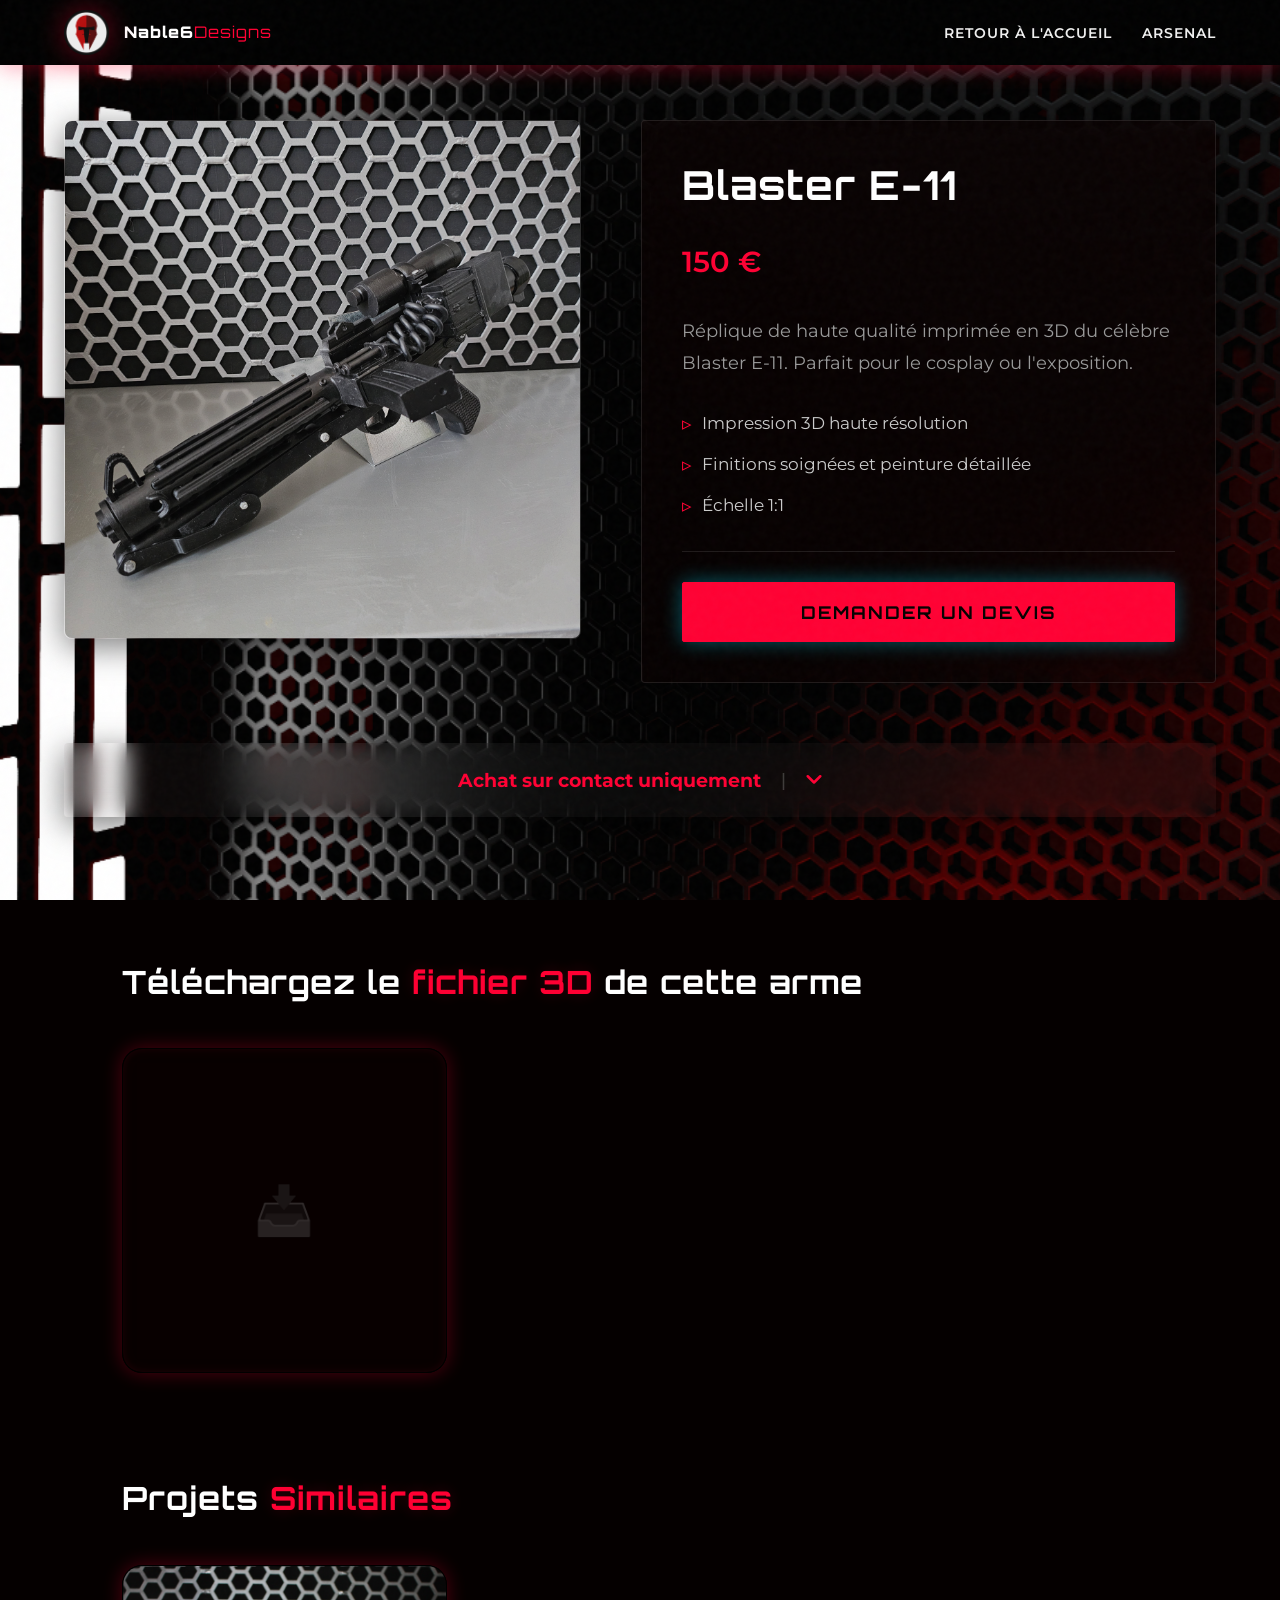
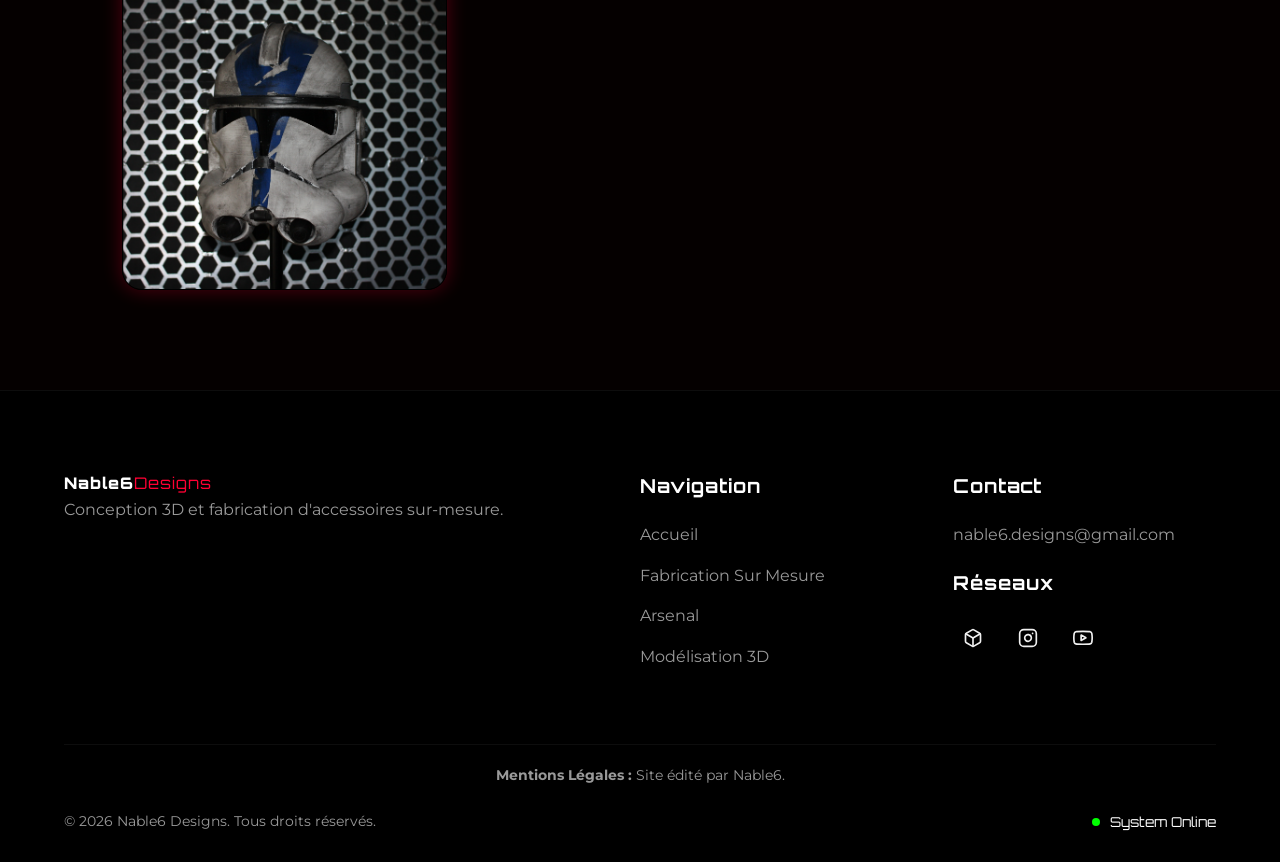
==== blaster.html @ b5d1fcd6 "Version portfolio cosplay" ====
<!DOCTYPE html>
<html lang="fr">

<head>
    <meta charset="UTF-8">
    <meta name="viewport" content="width=device-width, initial-scale=1.0">
    <link rel="icon" type="image/png" href="assets/logo_Nable6.png">
    <title>Blaster E-11 | Nable6 Designs</title>
    <!-- Google Fonts -->
    <link rel="preconnect" href="https://fonts.googleapis.com">
    <link rel="preconnect" href="https://fonts.gstatic.com" crossorigin>
    <link href="https://fonts.googleapis.com/css2?family=Montserrat:wght@300;400;600;800&family=Orbitron:wght@400;700;900&display=swap" rel="stylesheet">
    <link rel="stylesheet" href="style.css?v=15">
    <style>
        .product-container {
            max-width: 1400px;
            margin: 0 auto;
            padding: 150px 5% 40px;
            display: grid;
            grid-template-columns: 0.9fr 1fr;
            gap: 60px;
            align-items: stretch;
        }

        .product-gallery {
            display: flex;
            flex-direction: column;
            gap: 20px;
        }

        .main-image-container {
            width: 100%;
            border-radius: 8px;
            overflow: hidden;
            background: rgba(255, 255, 255, 0.05);
            border: 1px solid rgba(255, 255, 255, 0.1);
            position: relative;
            padding-bottom: 100%; /* Square aspect ratio */
        }

        .main-image-container img {
            position: absolute;
            top: 0;
            left: 0;
            width: 100%;
            height: 100%;
            object-fit: cover;
            transition: transform 0.3s ease;
        }

        .thumbnails-container {
            display: flex;
            gap: 15px;
            overflow-x: auto;
            padding-bottom: 10px;
        }

        .thumbnail {
            width: 80px;
            height: 80px;
            border-radius: 4px;
            overflow: hidden;
            cursor: pointer;
            border: 2px solid transparent;
            transition: var(--transition-smooth);
            background: rgba(255, 255, 255, 0.05);
            flex-shrink: 0;
        }

        .thumbnail img {
            width: 100%;
            height: 100%;
            object-fit: cover;
        }

        .thumbnail.active, .thumbnail:hover {
            border-color: var(--accent-blue);
        }

        .product-info {
            display: flex;
            flex-direction: column;
            gap: 30px;
            height: 100%;
        }

        .product-title {
            font-family: 'Orbitron', sans-serif;
            font-size: 2.5rem;
            color: #fff;
            margin: 0;
        }

        .product-price {
            font-size: 1.8rem;
            color: var(--accent-blue);
            font-weight: 600;
            margin: 0;
        }

        .product-description {
            color: #ccc;
            font-size: 1.1rem;
            line-height: 1.8;
        }

        .product-features {
            list-style: none;
            padding: 0;
            margin: 0;
            color: #ccc;
            font-size: 1.05rem;
            display: flex;
            flex-direction: column;
            gap: 10px;
        }

        .product-features li {
            display: flex;
            align-items: center;
            gap: 10px;
        }

        .product-features li::before {
            content: '▹';
            color: var(--accent-blue);
            font-size: 1.2rem;
        }

        .accordion-content {
            max-height: 0;
            overflow: hidden;
            transition: max-height 0.4s ease-out, opacity 0.3s ease-out, margin 0.3s ease-out;
            opacity: 0;
        }

        .accordion-content.open {
            max-height: 600px;
            opacity: 1;
            margin-top: 10px;
        }

        .accordion-btn svg {
            transition: transform 0.3s ease;
        }

        .accordion-btn.open svg {
            transform: rotate(180deg);
        }

        @media (max-width: 900px) {
            .product-container {
                grid-template-columns: 1fr;
            }
        }
    </style>
</head>

<body>
    <div id="noise-overlay"></div>
    <div id="cursor-glow"></div>

    <nav class="navbar">
        <a href="index.html#home" class="nav-left" style="display: flex; align-items: center; gap: 15px; text-decoration: none;">
            <img src="assets/logo_Nable6.png" alt="Nable6 Logo"
                style="height: 45px; filter: drop-shadow(0 0 15px rgba(255, 0, 51, 0.4)); transition: var(--transition-smooth);">
            <div class="logo">
                <span class="logo-bold">Nable6</span><span class="logo-light">Designs</span>
            </div>
        </a>
        
        <div class="mobile-menu-btn">
            <span></span>
            <span></span>
            <span></span>
        </div>

        <div class="nav-right">
            <ul class="nav-links">
                <li><a href="index.html#home">Retour à l'Accueil</a></li>
                <li><a href="index.html#expertise">Arsenal</a></li>
            </ul>
        </div>
    </nav>

    <main>
        <section class="product-container">
            <!-- Left Column: Gallery -->
            <div class="product-gallery">
                <div class="main-image-container glass-card style-2">
                    <img id="main-product-image" src="assets/20260419_161435.jpg" alt="Blaster E-11" style="filter: brightness(0.85);">
                </div>
            </div>

            <!-- Right Column: Product Details -->
            <div class="product-info glass-card" style="padding: 40px;">
                <h1 class="product-title" style="line-height: 1.2;">
                    <span style="color: #fff;">Blaster E-11</span>
                </h1>
                <p class="product-price">150 €</p>
                
                <div class="product-description">
                    <p>Réplique de haute qualité imprimée en 3D du célèbre Blaster E-11. Parfait pour le cosplay ou l'exposition.</p>
                </div>

                <ul class="product-features">
                    <li>Impression 3D haute résolution</li>
                    <li>Finitions soignées et peinture détaillée</li>
                    <li>Échelle 1:1</li>
                </ul>

                <div style="margin-top: auto; border-top: 1px solid rgba(255,255,255,0.1); padding-top: 30px;">
                    <a href="projet.html?sujet=Blaster+E-11" class="btn-primary" style="display: block; text-align: center; font-size: 1.1rem; padding: 15px;">Demander un devis</a>
                </div>
            </div>

            <!-- Full Width Row: Customization details -->
            <div style="grid-column: 1 / -1;">
                <button class="accordion-btn glass-card style-2" id="custom-accordion-btn" style="width: 100%; padding: 25px 40px; display: flex; justify-content: center; align-items: center; gap: 20px; border: none; cursor: pointer; background: rgba(255, 255, 255, 0.03);">
                    <span style="color: var(--accent-blue); font-size: 1.2rem; font-family: 'Montserrat', sans-serif;"><strong>Achat sur contact uniquement</strong></span>
                    <span style="color: rgba(255,255,255,0.2); font-size: 1.2rem;">|</span>
                    <svg width="16" height="10" viewBox="0 0 12 8" fill="none" xmlns="http://www.w3.org/2000/svg" style="color: var(--accent-blue); flex-shrink: 0;">
                        <path d="M1 1L6 6L11 1" stroke="currentColor" stroke-width="2" stroke-linecap="round" stroke-linejoin="round"/>
                    </svg>
                </button>

                <div class="accordion-content glass-card" id="custom-accordion-content" style="padding: 0 40px; border: none; background: rgba(0, 0, 0, 0.2);">
                    <div style="padding: 30px 0; color: #ccc; font-size: 1.05rem; line-height: 1.6;">
                        <p style="margin-bottom: 20px; font-size: 0.95rem;">Il n'est pas possible d'acheter directement sur le site. Pour acquérir cette création, veuillez utiliser le bouton de devis ci-dessus pour discuter de votre projet.</p>
                        
                        <p style="margin-bottom: 15px;"><strong>Création artisanale & Unique</strong><br>
                        Toutes mes pièces sont finies et peintes à la main dans mon atelier. Chaque pièce est donc une création unique et peut présenter de légères différences par rapport aux photos présentées.</p>

                        <p><strong>Personnalisation sur mesure</strong><br>
                        Vous souhaitez une pièce à votre image ? Tout est modifiable sur demande ! N'hésitez pas à me préciser si vous désirez :</p>
                        <ul style="margin-top: 5px; padding-left: 20px; margin-bottom: 0;">
                            <li>Des couleurs ou motifs personnalisés.</li>
                            <li>Une finition spécifique (sortie d'usine, usé par les combats, abîmé, mat...).</li>
                            <li>L'ajout d'accessoires.</li>
                        </ul>
                    </div>
                </div>
            </div>
        </section>

        <!-- Fichier 3D Section -->
        <section class="expertise-section" style="padding-top: 20px; padding-bottom: 50px;">
            <div class="section-header" style="text-align: left; margin-bottom: 40px; max-width: 1400px; margin-left: auto; margin-right: auto; padding: 0 5%;">
                <h3 style="font-size: 2rem; color: #fff; font-family: 'Orbitron', sans-serif;">Téléchargez le <span class="text-accent">fichier 3D</span> de cette arme</h3>
            </div>

            <div class="gallery-grid" style="max-width: 1400px; margin: 0 auto; padding: 0 5%;">
                <!-- Fichier 3D -->
                <a href="#" class="gallery-item glass-card style-2" style="text-decoration: none;">
                    <div class="gallery-bg"><span class="placeholder-icon">📥</span></div>
                    <div class="gallery-overlay">
                        <div class="gallery-title">Fichier STL - Blaster E-11</div>
                        <div class="gallery-price">Lien à venir</div>
                    </div>
                </a>
            </div>
        </section>

        <!-- Projets Similaires Section -->
        <section class="expertise-section" style="padding-top: 50px; padding-bottom: 100px;">
            <div class="section-header" style="text-align: left; margin-bottom: 40px; max-width: 1400px; margin-left: auto; margin-right: auto; padding: 0 5%;">
                <h3 style="font-size: 2rem; color: #fff; font-family: 'Orbitron', sans-serif;">Projets <span class="text-accent">Similaires</span></h3>
            </div>

            <div class="gallery-grid" style="max-width: 1400px; margin: 0 auto; padding: 0 5%;">
                <!-- Exemple d'article -->
                <a href="produit.html" class="gallery-item glass-card style-2" style="text-decoration: none;">
                    <div class="gallery-bg" style="background-image: url('assets/IMG_5322.JPG');"></div>
                    <div class="gallery-overlay">
                        <div class="gallery-title">Casque Clone 501st</div>
                        <div class="gallery-price">250 €</div>
                    </div>
                </a>
            </div>
        </section>
    </main>

    <footer>
        <div class="footer-content">
            <div class="footer-brand">
                <div class="logo">
                    <span class="logo-bold">Nable6</span><span class="logo-light">Designs</span>
                </div>
                <p>Conception 3D et fabrication d'accessoires sur-mesure.</p>
            </div>
            <div class="footer-links">
                <h4>Navigation</h4>
                <a href="index.html#home">Accueil</a>
                <a href="index.html#custom-project">Fabrication Sur Mesure</a>
                <a href="index.html#expertise">Arsenal</a>
                <a href="index.html#portfolio">Modélisation 3D</a>
            </div>
            <div class="footer-contact" id="contact">
                <h4>Contact</h4>
                <p>nable6.designs@gmail.com</p>
                <h4 style="margin-top: 20px;">Réseaux</h4>
                <div class="social-links">
                    <a href="https://cults3d.com/@Nable6" target="_blank" title="Cults3D"><svg xmlns="http://www.w3.org/2000/svg" width="20" height="20" viewBox="0 0 24 24" fill="none" stroke="currentColor" stroke-width="2" stroke-linecap="round" stroke-linejoin="round"><path d="M21 16V8a2 2 0 0 0-1-1.73l-7-4a2 2 0 0 0-2 0l-7 4A2 2 0 0 0 3 8v8a2 2 0 0 0 1 1.73l7 4a2 2 0 0 0 2 0l7-4A2 2 0 0 0 21 16z"></path><polyline points="3.27 6.96 12 12.01 20.73 6.96"></polyline><line x1="12" y1="22.08" x2="12" y2="12"></line></svg></a>
                    <a href="https://www.instagram.com/nable6_designs/" target="_blank" title="Instagram"><svg xmlns="http://www.w3.org/2000/svg" width="20" height="20" viewBox="0 0 24 24" fill="none" stroke="currentColor" stroke-width="2" stroke-linecap="round" stroke-linejoin="round"><rect x="2" y="2" width="20" height="20" rx="5" ry="5"></rect><path d="M16 11.37A4 4 0 1 1 12.63 8 4 4 0 0 1 16 11.37z"></path><line x1="17.5" y1="6.5" x2="17.51" y2="6.5"></line></svg></a>
                    <a href="https://www.youtube.com/@nable6designer107" target="_blank" title="YouTube"><svg xmlns="http://www.w3.org/2000/svg" width="20" height="20" viewBox="0 0 24 24" fill="none" stroke="currentColor" stroke-width="2" stroke-linecap="round" stroke-linejoin="round"><path d="M22.54 6.42a2.78 2.78 0 0 0-1.94-2C18.88 4 12 4 12 4s-6.88 0-8.6.46a2.78 2.78 0 0 0-1.94 2A29 29 0 0 0 1 11.75a29 29 0 0 0 .46 5.33 2.78 2.78 0 0 0 1.94 2c1.72.46 8.6.46 8.6.46s6.88 0 8.6-.46a2.78 2.78 0 0 0 1.94-2 29 29 0 0 0 .46-5.33 29 29 0 0 0-.46-5.33z"></path><polygon points="9.75 15.02 15.5 11.75 9.75 8.48 9.75 15.02"></polygon></svg></a>
                </div>
            </div>
        </div>
        <div class="footer-bottom" style="flex-direction: column; gap: 15px; align-items: center; text-align: center;">
            <div class="legal-mentions" style="font-size: 0.85rem; color: #888; max-width: 800px; line-height: 1.5;">
                <p style="margin-bottom: 0;"><strong>Mentions Légales :</strong> Site édité par Nable6.</p>
            </div>
            <div style="display: flex; justify-content: space-between; width: 100%; align-items: center; margin-top: 10px; flex-wrap: wrap; gap: 15px;">
                <p style="margin: 0;">&copy; 2026 Nable6 Designs. Tous droits réservés.</p>
                <div class="sys-status">
                    <span class="status-dot"></span> System Online
                </div>
            </div>
        </div>
    </footer>

    <script src="main.js"></script>
    <script>
        document.addEventListener('DOMContentLoaded', () => {
            // Accordion Logic
            const accordionBtn = document.getElementById('custom-accordion-btn');
            const accordionContent = document.getElementById('custom-accordion-content');
            
            if (accordionBtn && accordionContent) {
                accordionBtn.addEventListener('click', () => {
                    accordionBtn.classList.toggle('open');
                    accordionContent.classList.toggle('open');
                });
            }
        });
    </script>
</body>

</html>
---- style.css ----
:root {
    --bg-color: #050000;
    --bg-color-light: #0d0101;
    --text-color: #f0f0f0;
    --text-muted: #999999;
    --accent-blue: #ff0033; /* Red accent */
    --accent-blue-dim: rgba(255, 0, 51, 0.2);
    --accent-cyan: #ffffff; /* White accent */
    --glass-bg: rgba(10, 0, 0, 0.6);
    --glass-border: rgba(255, 255, 255, 0.1);
    
    --font-heading: 'Orbitron', sans-serif;
    --font-body: 'Montserrat', sans-serif;
    
    --transition-fast: 0.2s ease;
    --transition-smooth: 0.4s cubic-bezier(0.16, 1, 0.3, 1);
}

* {
    margin: 0;
    padding: 0;
    box-sizing: border-box;
}

html {
    scroll-behavior: smooth;
    background-color: var(--bg-color);
    color: var(--text-color);
    font-family: var(--font-body);
    font-size: 16px;
    line-height: 1.6;
    overflow-x: hidden;
}

body {
    position: relative;
    min-height: 100vh;
    background-image: url('assets/hex_bg.png');
    background-attachment: fixed;
    background-size: cover;
    background-position: center;
}

/* Typography */
h1, h2, h3, h4, .logo {
    font-family: var(--font-heading);
    letter-spacing: 1px;
}

h1 { font-size: 5rem; line-height: 1.1; margin-bottom: 1rem; color: #fff; }
h2 { font-size: 3rem; color: #fff; margin-bottom: 1rem; }
h3 { font-size: 1.5rem; color: #fff; margin-bottom: 1rem; }
h4 { font-size: 1.2rem; margin-bottom: 0.5rem; }

p { color: var(--text-muted); }

.text-accent {
    color: var(--accent-blue);
    text-shadow: 0 0 15px var(--accent-blue-dim);
}

/* UI Elements */
.glass-panel, .glass-card {
    background: var(--glass-bg);
    backdrop-filter: blur(12px);
    -webkit-backdrop-filter: blur(12px);
    border: 1px solid var(--glass-border);
    border-radius: 4px; /* Industrial sharp edges */
    box-shadow: 0 8px 32px rgba(0,0,0,0.5);
}

/* Background Effects */
#noise-overlay {
    position: fixed;
    top: 0; left: 0; width: 100%; height: 100%;
    pointer-events: none;
    z-index: 1000;
    opacity: 0.03;
    background: url('data:image/svg+xml;utf8,<svg viewBox="0 0 200 200" xmlns="http://www.w3.org/2000/svg"><filter id="noiseFilter"><feTurbulence type="fractalNoise" baseFrequency="0.65" numOctaves="3" stitchTiles="stitch"/></filter><rect width="100%" height="100%" filter="url(%23noiseFilter)"/></svg>');
}

#cursor-glow {
    position: fixed;
    width: 400px;
    height: 400px;
    background: radial-gradient(circle, var(--accent-blue-dim) 0%, rgba(0,0,0,0) 70%);
    border-radius: 50%;
    transform: translate(-50%, -50%);
    pointer-events: none;
    z-index: 0;
    transition: opacity 0.3s;
    opacity: 0;
}

/* Buttons */
a { text-decoration: none; color: inherit; }

.btn-primary, .btn-secondary, .btn-outline {
    display: inline-block;
    padding: 12px 28px;
    font-family: var(--font-heading);
    font-weight: 700;
    font-size: 0.9rem;
    text-transform: uppercase;
    letter-spacing: 2px;
    cursor: pointer;
    transition: var(--transition-smooth);
    border-radius: 2px;
    position: relative;
    overflow: hidden;
}

.btn-primary {
    background: var(--accent-blue);
    color: var(--bg-color);
    border: 1px solid var(--accent-blue);
    box-shadow: 0 0 20px rgba(0, 224, 255, 0.4);
}

.btn-primary:hover {
    background: #fff;
    box-shadow: 0 0 30px rgba(0, 224, 255, 0.8);
    transform: translateY(-2px);
}

.btn-secondary {
    background: transparent;
    color: #fff;
    border: 1px solid rgba(255, 255, 255, 0.2);
}

.btn-secondary:hover {
    border-color: #fff;
    background: rgba(255, 255, 255, 0.05);
}

.btn-outline {
    border: 1px solid var(--accent-blue);
    color: var(--accent-blue);
}

.btn-outline:hover {
    background: var(--accent-blue-dim);
}

/* Navbar */
.navbar {
    position: fixed;
    top: 0; left: 0; width: 100%;
    padding: 10px 5%;
    display: flex;
    justify-content: space-between;
    align-items: center;
    z-index: 100;
    transition: var(--transition-smooth);
    background: #000;
    backdrop-filter: none;
    box-shadow: 0 4px 20px rgba(255, 0, 51, 0.3);
}

.nav-left, .nav-right {
    flex: 1;
    display: flex;
    align-items: center;
}

.nav-left {
    justify-content: flex-start;
}

.nav-right {
    justify-content: flex-end;
    gap: 30px;
}

.nav-center {
    display: flex;
    justify-content: center;
    align-items: center;
    flex: 0 0 auto;
}

.center-logo {
    height: 45px;
    width: auto;
    filter: drop-shadow(0 0 15px rgba(255, 0, 51, 0.4));
    transition: var(--transition-smooth);
}

.navbar.scrolled .center-logo {
    height: 45px;
}

.navbar.scrolled {
    background: #000;
    backdrop-filter: none;
    border-bottom: none;
    padding: 10px 5%;
    box-shadow: 0 4px 20px rgba(255, 0, 51, 0.5); /* Slightly stronger shadow when scrolled */
}

.logo-bold { font-weight: 900; color: #fff; }
.logo-light { font-weight: 400; color: var(--accent-blue); }

.nav-links {
    list-style: none;
    display: flex;
    gap: 30px;
}

.nav-links a {
    font-size: 0.85rem;
    font-weight: 600;
    text-transform: uppercase;
    letter-spacing: 1px;
    position: relative;
    color: var(--text-color);
    transition: var(--transition-fast);
}

.nav-links a:hover {
    color: var(--accent-blue);
}

.nav-links a::after {
    content: '';
    position: absolute;
    bottom: -5px;
    left: 0;
    width: 0;
    height: 1px;
    background: var(--accent-blue);
    transition: var(--transition-fast);
}

.nav-links a:hover::after { width: 100%; }


/* Mobile Menu Button */
.mobile-menu-btn {
    display: none;
    cursor: pointer;
    flex-direction: column;
    gap: 5px;
    z-index: 1000;
}

.mobile-menu-btn span {
    display: block;
    width: 25px;
    height: 2px;
    background-color: var(--accent-blue);
    transition: var(--transition-smooth);
}

@media (max-width: 900px) {
    .mobile-menu-btn {
        display: flex;
    }

    .nav-right {
        position: fixed;
        top: 0;
        right: -100%;
        width: 100%;
        height: 100vh;
        background: rgba(5, 0, 0, 0.98);
        backdrop-filter: blur(15px);
        flex-direction: column;
        justify-content: center;
        align-items: center;
        transition: var(--transition-smooth);
        gap: 40px;
    }

    .nav-right.active {
        right: 0;
    }

    .nav-links {
        flex-direction: column;
        align-items: center;
        gap: 40px;
    }

    .nav-links a {
        font-size: 1.2rem;
    }

    /* Hamburger to X animation */
    .mobile-menu-btn.active span:nth-child(1) {
        transform: translateY(7px) rotate(45deg);
    }
    .mobile-menu-btn.active span:nth-child(2) {
        opacity: 0;
    }
    .mobile-menu-btn.active span:nth-child(3) {
        transform: translateY(-7px) rotate(-45deg);
    }
}

/* Hero */
.hero {
    height: 25vh;
    display: flex;
    align-items: center;
    padding: 0 5%;
    position: relative;
}

.hero-overlay {
    position: absolute;
    top: 0; left: 0; width: 100%; height: 100%;
    background: linear-gradient(90deg, var(--bg-color) 0%, rgba(5,0,0,0.8) 40%, transparent 100%);
    z-index: -1;
}

.hero-content {
    max-width: 950px;
    padding: 3rem;
    z-index: 10;
    margin: 0 auto;
    text-align: center;
    border-bottom: 3px solid var(--accent-blue);
    background: var(--glass-bg);
    backdrop-filter: blur(12px);
    border-radius: 4px;
    box-shadow: 0 15px 50px rgba(0,0,0,0.8);
}

.hero-badge {
    color: var(--accent-blue);
    font-size: 0.8rem;
    font-family: var(--font-heading);
    letter-spacing: 3px;
    margin-bottom: 1.5rem;
    display: inline-block;
    padding: 5px 10px;
    border: 1px solid var(--accent-blue-dim);
    background: rgba(0, 224, 255, 0.05);
}

.hero-actions {
    margin-top: 3rem;
    display: flex;
    justify-content: center;
    flex-wrap: nowrap;
    gap: 15px;
}

/* Scroll indicator */
.scroll-indicator {
    position: absolute;
    bottom: 40px;
    left: 50%;
    transform: translateX(-50%);
    opacity: 0.6;
}

.mouse {
    width: 26px;
    height: 42px;
    border: 2px solid #fff;
    border-radius: 13px;
    position: relative;
}

.wheel {
    width: 4px;
    height: 8px;
    background: var(--accent-blue);
    border-radius: 2px;
    position: absolute;
    top: 6px;
    left: 50%;
    transform: translateX(-50%);
    animation: scroll 1.5s infinite;
}

@keyframes scroll {
    0% { top: 6px; opacity: 1; }
    100% { top: 22px; opacity: 0; }
}

/* Custom CTA Section */
.custom-cta-section {
    padding: 80px 5%;
    background: transparent;
    position: relative;
    border-bottom: 1px solid rgba(255,255,255,0.05);
}

.cta-container {
    max-width: 1000px;
    margin: 0 auto;
    padding: 60px 40px;
    display: flex;
    flex-direction: column;
    align-items: center;
    text-align: center;
    position: relative;
    overflow: hidden;
    border-top: 1px solid var(--accent-blue-dim);
    box-shadow: 0 20px 50px rgba(0,0,0,0.5), inset 0 0 50px rgba(255, 0, 51, 0.05);
}

.cta-visual {
    position: relative;
    width: 80px;
    height: 80px;
    margin-bottom: 30px;
    display: flex;
    justify-content: center;
    align-items: center;
}

.cta-glow {
    position: absolute;
    inset: 0;
    background: radial-gradient(circle, var(--accent-blue) 0%, transparent 70%);
    opacity: 0.2;
    filter: blur(10px);
    animation: pulse 4s infinite alternate;
}

.cta-icon {
    font-size: 2.5rem;
    position: relative;
    z-index: 2;
    text-shadow: 0 0 15px var(--accent-blue);
}

@keyframes pulse {
    0% { transform: scale(0.8); opacity: 0.1; }
    100% { transform: scale(1.2); opacity: 0.3; }
}

.cta-content h2 {
    font-size: 2.5rem;
    margin-bottom: 20px;
}

.cta-content p {
    font-size: 1.1rem;
    max-width: 700px;
    margin: 0 auto 20px;
    color: #ccc;
    line-height: 1.8;
}

.cta-content .cta-highlight {
    color: #fff;
    font-weight: 600;
    margin-bottom: 40px;
    font-size: 1.2rem;
}

.cta-btn {
    padding: 15px 40px;
    font-size: 1rem;
    box-shadow: 0 0 25px rgba(255, 0, 51, 0.3);
}

.cta-btn:hover {
    box-shadow: 0 0 40px rgba(255, 0, 51, 0.6);
}

/* Specific Service 3D Extended Width & Shape */
#service-3d {
    width: 100vw;
    margin-left: calc(-50vw + 50%);
    padding: 100px 5%; /* Adjusted padding */
    background: rgba(5, 0, 0, 0.95); /* Extremely dark, barely transparent version of var(--bg-color) */
    filter: drop-shadow(0 0 6px rgba(255, 0, 51, 0.5)); /* Fine red shadow for depth */
    scroll-margin-top: 180px; /* OFFSET THE SCROLL POSITION TO PREVENT OVERSCROLLING PAST THE HEADER */
    /* Medium exact match to reference diagram with slightly steeper slopes */
    clip-path: polygon(
        0 100px,
        15vw 100px, 
        25vw 0, /* Increased slope angle by reducing horizontal span from 30vw to 25vw */
        100% 0, 
        100% calc(100% - 100px), 
        85vw calc(100% - 100px), 
        75vw 100%, /* Increased slope angle symmetrically here too */
        0 100%
    );
}

#custom-project {
    width: 100vw;
    margin-left: calc(-50vw + 50%);
    padding: 100px 5%;
    background: transparent;
    scroll-margin-top: 0;
}

.carousel-wrapper {
    position: relative;
    max-width: 1300px;
    margin: 0 auto;
    display: flex;
    align-items: center;
}
.carousel-indicators {
    display: flex;
    justify-content: center;
    gap: 15px;
    margin-top: 20px;
}
.carousel-indicators .dot {
    width: 12px;
    height: 12px;
    border-radius: 50%;
    background-color: var(--glass-border);
    border: none;
    cursor: pointer;
    transition: var(--transition-fast);
}
.carousel-indicators .dot.active {
    background-color: var(--accent-blue);
    box-shadow: 0 0 10px var(--accent-blue);
    transform: scale(1.2);
}
.carousel-btn {
    background: transparent;
    border: none;
    color: var(--accent-blue);
    font-size: 3rem;
    font-family: var(--font-heading);
    cursor: pointer;
    padding: 0 15px;
    transition: var(--transition-fast);
    z-index: 10;
    opacity: 0.7;
}
.carousel-btn:hover {
    color: #fff;
    opacity: 1;
    text-shadow: 0 0 15px var(--accent-blue);
}
@media (max-width: 900px) {
    .carousel-btn {
        display: none; /* Hide arrows on mobile */
    }
}
.carousel-container {
    display: flex;
    overflow-x: auto;
    gap: 30px;
    padding: 20px 5px 40px;
    scroll-snap-type: x mandatory;
    scrollbar-width: none;
    max-width: 1200px;
    margin: 0 auto;
    width: 100%;
}
.carousel-container::-webkit-scrollbar {
    display: none;
}
.carousel-card {
    position: relative;
    min-width: 100%;
    flex-shrink: 0;
    scroll-snap-align: center;
    border-radius: 20px; /* Bords arrondis */
    padding: 40px 30px;
    display: flex;
    flex-direction: column;
    align-items: center;
    justify-content: center;
    min-height: 500px;
    transition: var(--transition-smooth);
    border: 1px solid var(--accent-blue);
    box-shadow: 0 0 20px rgba(255, 0, 51, 0.3), inset 0 0 10px rgba(255, 0, 51, 0.1);
}
.carousel-card:hover {
    transform: translateY(-5px);
    box-shadow: 0 0 35px rgba(255, 0, 51, 0.6), inset 0 0 20px rgba(255, 0, 51, 0.2);
    border-color: #fff;
}

.slide-number {
    position: absolute;
    bottom: 20px;
    right: 30px;
    font-family: var(--font-heading);
    font-size: 3rem;
    font-weight: 900;
    color: var(--accent-blue);
    opacity: 0.15;
    letter-spacing: 2px;
    user-select: none;
    pointer-events: none;
}

/* Lightsaber sweep animation following the exact polygon contour */
/* Top contour (reverse: right to left) */
#service-3d::before {
    content: '';
    position: absolute;
    inset: 0;
    pointer-events: none;
    z-index: 10;
    
    background-image: 
        linear-gradient(#fff, #fff),
        url("data:image/svg+xml,%3Csvg xmlns='http://www.w3.org/2000/svg' preserveAspectRatio='none' viewBox='0 0 100 100'%3E%3Cline x1='0' y1='100' x2='100' y2='0' stroke='white' stroke-width='4' vector-effect='non-scaling-stroke' /%3E%3C/svg%3E"),
        linear-gradient(#fff, #fff);
        
    background-size: 
        15vw 2px,
        10vw 100px,
        75vw 2px;
        
    background-position:
        left 0 top 100px,
        left 15vw top 0,
        left 25vw top 0;
        
    background-repeat: no-repeat;
    
    filter: drop-shadow(0 0 5px var(--accent-blue)) drop-shadow(0 0 10px var(--accent-blue)) drop-shadow(0 0 25px var(--accent-blue));
    
    animation: lightsaber-sweep-reverse 7s cubic-bezier(0.8, 0, 0.2, 1) infinite;
}

/* Bottom contour (normal: left to right) */
#service-3d::after {
    content: '';
    position: absolute;
    inset: 0;
    pointer-events: none;
    z-index: 10;
    
    background-image: 
        linear-gradient(#fff, #fff),
        url("data:image/svg+xml,%3Csvg xmlns='http://www.w3.org/2000/svg' preserveAspectRatio='none' viewBox='0 0 100 100'%3E%3Cline x1='0' y1='100' x2='100' y2='0' stroke='white' stroke-width='4' vector-effect='non-scaling-stroke' /%3E%3C/svg%3E"),
        linear-gradient(#fff, #fff);
        
    background-size: 
        75vw 2px,
        10vw 100px,
        15vw 2px;
        
    background-position:
        left 0 bottom 0,
        left 75vw bottom 0,
        left 85vw bottom 100px;
        
    background-repeat: no-repeat;
    
    filter: drop-shadow(0 0 5px var(--accent-blue)) drop-shadow(0 0 10px var(--accent-blue)) drop-shadow(0 0 25px var(--accent-blue));
    
    animation: lightsaber-sweep 7s cubic-bezier(0.8, 0, 0.2, 1) infinite;
}

@keyframes lightsaber-sweep {
    0% { clip-path: polygon(0 0, 0 0, 0 100%, 0 100%); opacity: 0; }
    5% { clip-path: polygon(0 0, 0 0, 0 100%, 0 100%); opacity: 1; }
    20% { clip-path: polygon(0 0, 100% 0, 100% 100%, 0 100%); opacity: 1; }
    60% { clip-path: polygon(0 0, 100% 0, 100% 100%, 0 100%); opacity: 1; }
    75% { clip-path: polygon(100% 0, 100% 0, 100% 100%, 100% 100%); opacity: 1; }
    80% { clip-path: polygon(100% 0, 100% 0, 100% 100%, 100% 100%); opacity: 0; }
    100% { clip-path: polygon(0 0, 0 0, 0 100%, 0 100%); opacity: 0; }
}

@keyframes lightsaber-sweep-reverse {
    0% { clip-path: polygon(100% 0, 100% 0, 100% 100%, 100% 100%); opacity: 0; }
    5% { clip-path: polygon(100% 0, 100% 0, 100% 100%, 100% 100%); opacity: 1; }
    20% { clip-path: polygon(0 0, 100% 0, 100% 100%, 0 100%); opacity: 1; }
    60% { clip-path: polygon(0 0, 100% 0, 100% 100%, 0 100%); opacity: 1; }
    75% { clip-path: polygon(0 0, 0 0, 0 100%, 0 100%); opacity: 1; }
    80% { clip-path: polygon(0 0, 0 0, 0 100%, 0 100%); opacity: 0; }
    100% { clip-path: polygon(100% 0, 100% 0, 100% 100%, 100% 100%); opacity: 0; }
}

#service-3d .cta-container {
    background: transparent;
    border: none;
    box-shadow: none;
    backdrop-filter: none;
    max-width: 1200px;
    transform: translateX(5vw); /* Shift to the right to visually center within the asymmetric cutouts */
}

#custom-project .cta-container {
    background: transparent;
    border: none;
    box-shadow: none;
    backdrop-filter: none;
    max-width: 1200px;
}

/* Service Layouts */
.reverse-layout, .standard-layout {
    text-align: left;
    gap: 50px;
    align-items: center;
    justify-content: space-between;
}

.reverse-layout {
    flex-direction: row-reverse;
}

.standard-layout {
    flex-direction: row;
}

.reverse-layout .cta-content, .standard-layout .cta-content {
    flex: 1;
}

.reverse-layout .cta-content p, .standard-layout .cta-content p {
    margin: 0 0 20px 0;
}

.service-badge {
    color: var(--accent-blue);
    font-size: 0.8rem;
    font-family: var(--font-heading);
    letter-spacing: 3px;
    margin-bottom: 1rem;
    display: inline-block;
}

.service-features {
    list-style: none;
    margin-bottom: 30px;
}

.service-features li {
    margin-bottom: 10px;
    color: var(--text-muted);
    display: flex;
    align-items: center;
    gap: 10px;
}

.service-features li span {
    color: var(--accent-blue);
    font-weight: bold;
}

/* 3D Wireframe Cube Animation */
.visual-large {
    width: 180px;
    height: 180px;
    flex-shrink: 0;
    perspective: 800px;
    position: relative;
    top: 30px; /* Push the GIF down slightly */
}

.visual-large img,
.visual-large video {
    border: 2px solid var(--accent-blue);
    border-radius: 8px;
    box-shadow: 0 0 20px rgba(255, 0, 51, 0.4), inset 0 0 15px rgba(255, 0, 51, 0.2);
    padding: 10px;
    background: rgba(0, 0, 0, 0.6);
    backdrop-filter: blur(5px);
    transition: var(--transition-smooth);
    /* Crop bottom more aggressively to align with the button */
    height: 75%;
    width: 100%;
    object-fit: cover;
    object-position: top center;
}

.visual-large img:hover,
.visual-large video:hover {
    box-shadow: 0 0 35px rgba(255, 0, 51, 0.7), inset 0 0 20px rgba(255, 0, 51, 0.4);
    transform: scale(1.02);
}

.glow-blue {
    background: radial-gradient(circle, rgba(255, 255, 255, 0.8) 0%, transparent 70%);
}

.cta-wireframe-cube {
    width: 150px;
    height: 150px;
    position: relative;
    transform-style: preserve-3d;
    animation: rotateCube 15s infinite linear;
    z-index: 5;
}

.cube-face {
    position: absolute;
    width: 150px;
    height: 150px;
    border: 2px solid var(--accent-blue);
    background: rgba(255, 0, 51, 0.05); /* very light red tint */
    box-shadow: inset 0 0 20px rgba(255, 0, 51, 0.2);
}

.cube-face.front  { transform: translateZ(75px); }
.cube-face.back   { transform: rotateY(180deg) translateZ(75px); }
.cube-face.right  { transform: rotateY(90deg) translateZ(75px); }
.cube-face.left   { transform: rotateY(-90deg) translateZ(75px); }
.cube-face.top    { transform: rotateX(90deg) translateZ(75px); }
.cube-face.bottom { transform: rotateX(-90deg) translateZ(75px); }

@keyframes rotateCube {
    0% { transform: rotateX(0deg) rotateY(0deg) rotateZ(0deg); }
    100% { transform: rotateX(360deg) rotateY(360deg) rotateZ(360deg); }
}

@media (max-width: 900px) {
    .reverse-layout, .standard-layout {
        flex-direction: column;
        text-align: center;
    }
    .reverse-layout .cta-content p, .standard-layout .cta-content p {
        margin: 0 auto 20px;
    }
    .service-features li {
        justify-content: center;
    }
}

/* Custom Project Spacing */
#custom-project {
    margin-top: 100px;
}

#expertise {
    padding-top: 40px;
    scroll-margin-top: 100px;
}

/* Sections */
section:not(.hero) {
    padding: 120px 5%;
}

.section-header {
    margin-bottom: 60px;
}

.line-deco {
    height: 1px;
    width: 100px;
    background: var(--accent-blue);
    margin-top: 15px;
    position: relative;
}

.line-deco::before {
    content: '';
    position: absolute;
    left: 0;
    top: -2px;
    width: 5px;
    height: 5px;
    background: var(--accent-blue);
}

/* Gallery / Arsenal */
.gallery-grid {
    display: grid;
    grid-template-columns: repeat(3, 1fr);
    gap: 30px;
    max-width: 1200px;
    margin: 0 auto;
}

@media (max-width: 900px) {
    .gallery-grid {
        grid-template-columns: repeat(2, 1fr);
    }
}

@media (max-width: 600px) {
    .gallery-grid {
        grid-template-columns: 1fr;
    }
}

.gallery-item {
    aspect-ratio: 1 / 1;
    display: flex;
    justify-content: center;
    align-items: center;
    border-radius: 20px;
    background: var(--glass-bg);
    border: 1px solid #000;
    box-shadow: 0 0 20px rgba(255, 0, 51, 0.3), inset 0 0 10px rgba(255, 0, 51, 0.1);
    transition: var(--transition-smooth);
    position: relative;
    overflow: hidden;
}

.gallery-bg {
    position: absolute;
    top: 0;
    left: 0;
    width: 100%;
    height: 100%;
    background-size: cover;
    background-position: center;
    display: flex;
    justify-content: center;
    align-items: center;
    transition: height var(--transition-smooth);
    z-index: 0;
}

.gallery-item.style-2:hover .gallery-bg {
    height: calc(100% - 65px);
}

.gallery-item:hover {
    transform: translateY(-5px);
    border-color: #fff;
    box-shadow: 0 0 35px rgba(255, 0, 51, 0.6), inset 0 0 20px rgba(255, 0, 51, 0.2);
}

.placeholder-icon {
    font-size: 3rem;
    opacity: 0.2;
    filter: grayscale(100%);
    transition: var(--transition-smooth);
}

.gallery-item:hover .placeholder-icon {
    opacity: 0.5;
    transform: scale(1.1);
}

.gallery-overlay {
    position: absolute;
    bottom: 0;
    left: 0;
    width: 100%;
    height: 65px;
    background: rgba(0, 0, 0, 0.75);
    backdrop-filter: blur(5px);
    -webkit-backdrop-filter: blur(5px);
    padding: 15px 20px;
    display: flex;
    justify-content: space-between;
    align-items: center;
    border-top: 1px solid rgba(255, 0, 51, 0.2);
    z-index: 1;
}

.gallery-title {
    font-family: var(--font-heading);
    font-size: 1.1rem;
    color: #fff;
    font-weight: 700;
}

.gallery-price {
    font-family: var(--font-heading);
    color: var(--accent-blue);
    font-weight: 900;
    font-size: 1.2rem;
    text-shadow: 0 0 10px rgba(255, 0, 51, 0.5);
}

/* Style 1: Toujours visible */
.gallery-item.style-1 .gallery-overlay {
    opacity: 1;
    transform: translateY(0);
}

/* Style 2: Visible au hover seulement (glisse vers le haut) */
.gallery-item.style-2 .gallery-overlay {
    opacity: 0;
    transform: translateY(100%);
    transition: var(--transition-smooth);
}

.gallery-item.style-2:hover .gallery-overlay {
    opacity: 1;
    transform: translateY(0);
}

/* Expertise */
.cards-container {
    display: grid;
    grid-template-columns: repeat(3, 1fr);
    gap: 30px;
}

.card {
    padding: 40px 30px;
    position: relative;
    overflow: hidden;
    transition: var(--transition-smooth);
    min-height: 350px;
    display: flex;
    flex-direction: column;
}

.card:hover {
    transform: translateY(-10px);
    border-color: var(--accent-blue-dim);
    box-shadow: 0 15px 40px rgba(0,0,0,0.8);
}

/* Card 3 (Nable6 Lab) Unique Shape */
.cards-container .card:nth-child(3) {
    border-radius: 0;
    clip-path: polygon(
        40px 0, 
        100% 0, 
        100% calc(100% - 40px), 
        calc(100% - 40px) 100%, 
        0 100%, 
        0 40px
    );
    background: linear-gradient(135deg, rgba(10, 0, 0, 0.4) 0%, rgba(20, 0, 0, 0.8) 100%);
    box-shadow: inset 0 0 0 1px var(--glass-border);
}

/* Card 3 Tech Accent */
.cards-container .card:nth-child(3)::before {
    content: '';
    position: absolute;
    left: 0;
    top: 30%;
    width: 3px;
    height: 40%;
    background: var(--accent-blue);
    box-shadow: 0 0 15px var(--accent-blue);
    opacity: 0.8;
}

.card-icon {
    font-family: var(--font-heading);
    font-size: 3rem;
    font-weight: 900;
    color: rgba(255,255,255,0.05);
    position: absolute;
    top: 20px;
    right: 20px;
    line-height: 1;
}

.card-tech-lines {
    position: absolute;
    bottom: 0; right: 0;
    width: 100px; height: 100px;
    background: radial-gradient(circle at bottom right, var(--accent-blue-dim), transparent 60%);
    opacity: 0.5;
}

.card-featured {
    padding: 0;
    grid-column: span 1;
}

.card-featured .card-bg {
    position: absolute;
    inset: 0;
    background-size: cover;
    background-position: center;
    transition: var(--transition-smooth);
}

.card-featured:hover .card-bg {
    transform: scale(1.05);
}

.card-overlay {
    position: absolute;
    inset: 0;
    background: linear-gradient(to top, var(--bg-color), rgba(5,0,0,0.2));
    padding: 40px 30px;
    display: flex;
    flex-direction: column;
    justify-content: flex-end;
}

.link-arrow {
    margin-top: 20px;
    color: var(--accent-blue);
    font-family: var(--font-heading);
    font-weight: 700;
    display: inline-flex;
    align-items: center;
    gap: 10px;
    transition: var(--transition-fast);
}

.link-arrow:hover {
    gap: 15px;
}

/* Lab Section */
.lab-section {
    background: var(--bg-color-light);
    position: relative;
}

.lab-container {
    display: grid;
    grid-template-columns: 1fr 1fr;
    gap: 50px;
    align-items: center;
}

.lab-image {
    height: 500px;
    background-size: cover;
    background-position: center;
    position: relative;
    border: 1px solid rgba(255,255,255,0.1);
}

.lab-overlay {
    position: absolute;
    inset: 0;
    background: rgba(0,0,0,0.3);
    overflow: hidden;
}

.scanner-line {
    width: 100%;
    height: 2px;
    background: var(--accent-blue);
    box-shadow: 0 0 10px var(--accent-blue), 0 0 30px var(--accent-blue);
    position: absolute;
    top: 0;
    animation: scan 4s ease-in-out infinite alternate;
}

@keyframes scan {
    0% { top: 0; opacity: 0; }
    10% { opacity: 1; }
    90% { opacity: 1; }
    100% { top: 100%; opacity: 0; }
}

.lab-content {
    padding: 50px;
}

.lab-stats {
    list-style: none;
    display: flex;
    gap: 30px;
    margin-top: 40px;
}

.lab-stats li {
    display: flex;
    flex-direction: column;
}

.stat-value {
    font-size: 3rem;
    font-family: var(--font-heading);
    font-weight: 900;
    color: #fff;
    line-height: 1;
}

.stat-unit {
    color: var(--accent-blue);
    font-size: 1.5rem;
    font-weight: bold;
    font-family: var(--font-heading);
}

.stat-label {
    font-size: 0.8rem;
    text-transform: uppercase;
    letter-spacing: 1px;
    margin-top: 10px;
}

/* Portfolio */
.portfolio-grid {
    display: grid;
    grid-template-columns: repeat(auto-fit, minmax(300px, 1fr));
    gap: 30px;
}

.portfolio-item {
    background: var(--bg-color-light);
    border: 1px solid var(--glass-border);
    border-radius: 4px;
    transition: var(--transition-smooth);
    cursor: pointer;
}

.portfolio-item:hover {
    border-color: var(--accent-blue);
    box-shadow: 0 10px 30px rgba(0, 224, 255, 0.1);
}

.pi-visual {
    height: 250px;
    background: #0a0a0d;
    position: relative;
    overflow: hidden;
    display: flex;
    align-items: center;
    justify-content: center;
    padding: 20px;
}

.pi-wireframe {
    width: 100%;
    height: 100%;
    background-image: 
        linear-gradient(var(--glass-border) 1px, transparent 1px),
        linear-gradient(90deg, var(--glass-border) 1px, transparent 1px);
    background-size: 20px 20px;
    position: absolute;
    inset: 0;
    opacity: 0.5;
}

.pi-visual::before {
    content: '';
    width: 150px;
    height: 150px;
    border: 1px solid var(--accent-blue-dim);
    border-radius: 50%;
    position: absolute;
    box-shadow: inset 0 0 20px var(--accent-blue-dim);
}

.pi-info {
    padding: 25px;
}

.badge {
    font-size: 0.7rem;
    padding: 3px 8px;
    background: rgba(0, 224, 255, 0.1);
    color: var(--accent-blue);
    border-radius: 20px;
    float: right;
}

/* Footer */
footer {
    background: #000;
    padding: 80px 5% 30px;
    border-top: 1px solid rgba(255,255,255,0.05);
}

.footer-content {
    display: grid;
    grid-template-columns: 2fr 1fr 1fr;
    gap: 50px;
    margin-bottom: 60px;
}

.footer-contact h4, .footer-links h4 {
    color: #fff;
    margin-bottom: 20px;
}

.footer-links a {
    display: block;
    color: var(--text-muted);
    margin-bottom: 15px;
    transition: var(--transition-fast);
}

.footer-links a:hover {
    color: var(--accent-blue);
    padding-left: 5px;
}

.social-links {
    display: flex;
    gap: 15px;
    margin-top: 20px;
}

.social-links a {
    width: 40px; height: 40px;
    display: flex;
    align-items: center;
    justify-content: center;
    transition: var(--transition-fast);
}

.social-links a:hover {
    color: var(--accent-blue);
    transform: scale(1.1);
}

.footer-bottom {
    display: flex;
    justify-content: space-between;
    align-items: center;
    padding-top: 20px;
    border-top: 1px solid rgba(255,255,255,0.05);
    font-size: 0.85rem;
}

.sys-status {
    display: flex;
    align-items: center;
    gap: 10px;
    font-family: var(--font-heading);
    color: var(--accent-cyan);
}

.status-dot {
    width: 8px; height: 8px;
    background: #0f0;
    border-radius: 50%;
    animation: blink 2s infinite;
}

@keyframes blink {
    0%, 100% { opacity: 1; }
    50% { opacity: 0.3; }
}

/* Responsive */
@media (max-width: 900px) {
    h1 { font-size: 3rem; }
    .hero-content { padding: 2rem; }
    .cards-container, .lab-container, .footer-content { grid-template-columns: 1fr; }
    .card-featured { height: 400px; }
    .lab-image { height: 300px; }
}

/* Center the new first block vertically */
.new-hero {
    min-height: 100vh;
    display: flex;
    align-items: center;
}
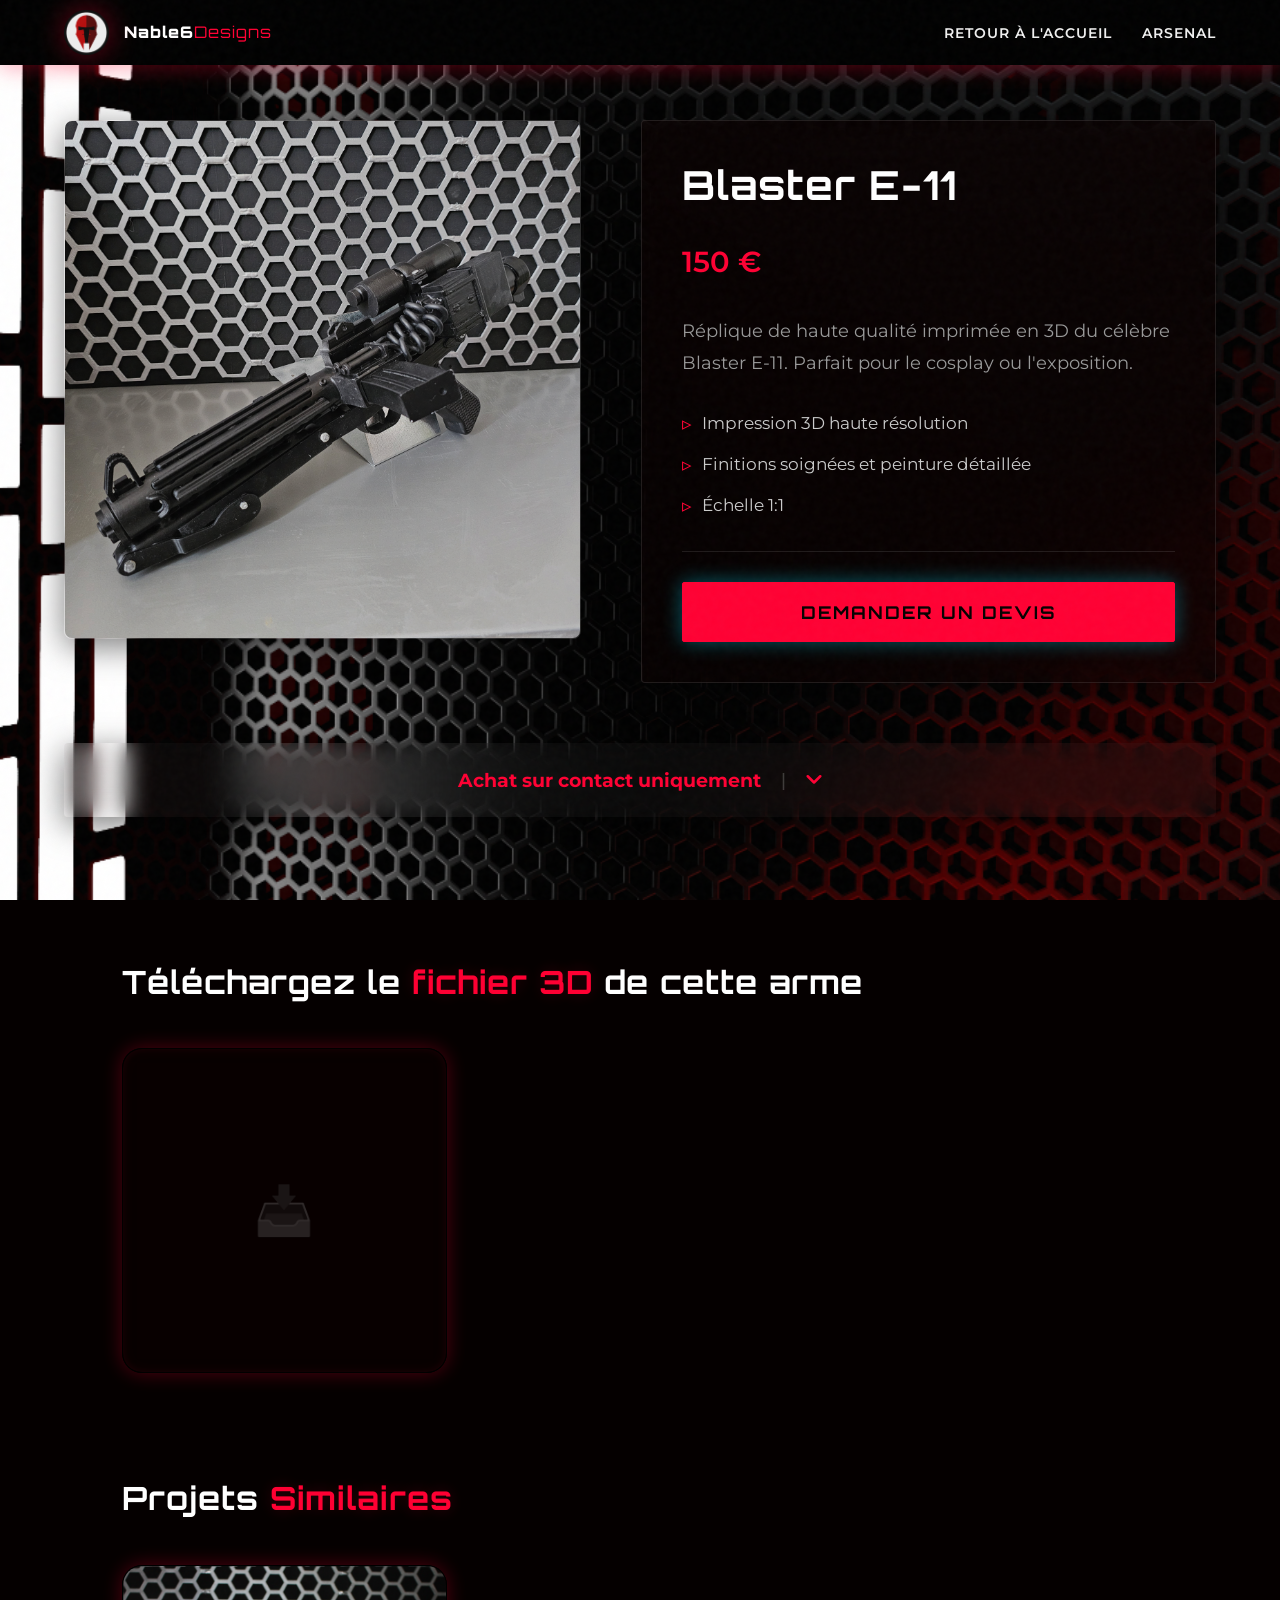
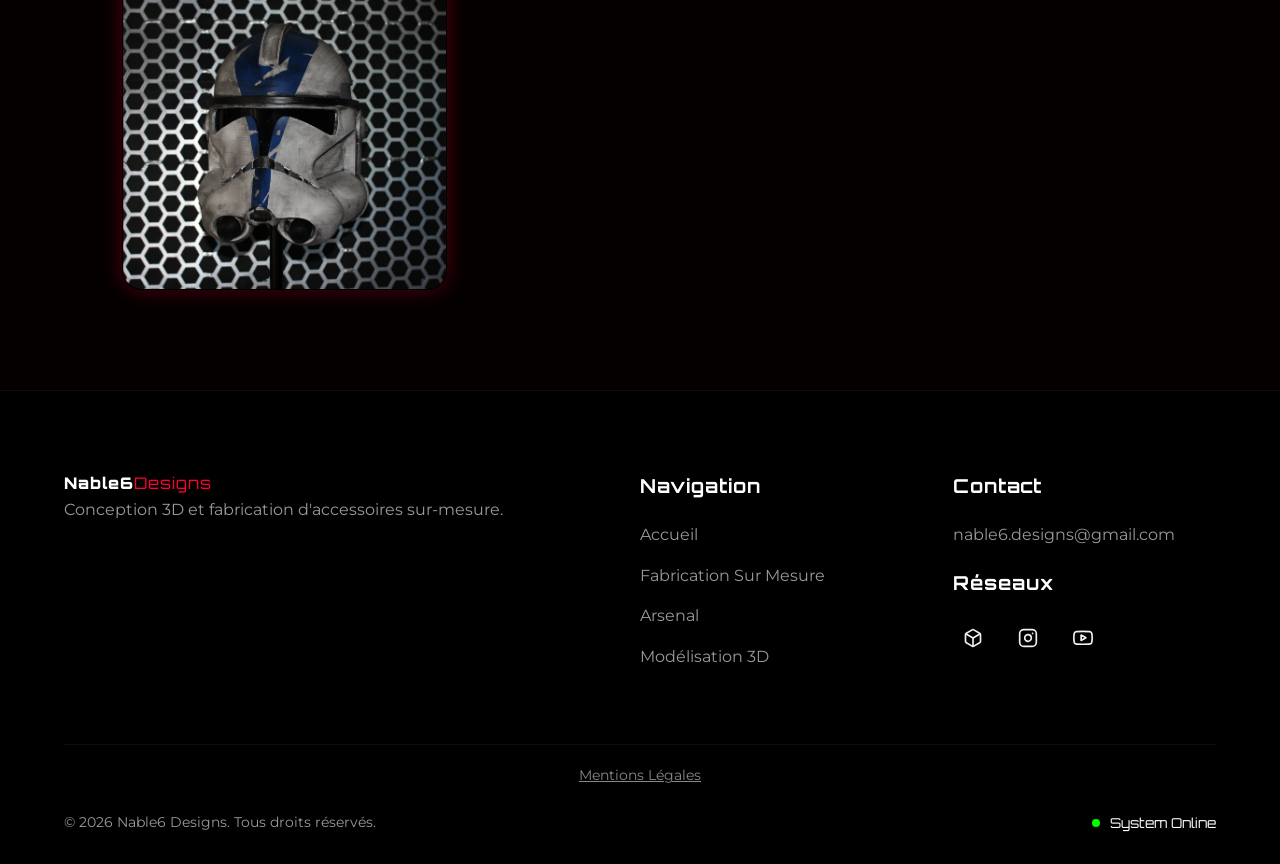
==== commit 2836e0b7: "ajout mentions légales" ====
--- a/blaster.html
+++ b/blaster.html
@@ -307,8 +307,8 @@
             </div>
         </div>
         <div class="footer-bottom" style="flex-direction: column; gap: 15px; align-items: center; text-align: center;">
-            <div class="legal-mentions" style="font-size: 0.85rem; color: #888; max-width: 800px; line-height: 1.5;">
-                <p style="margin-bottom: 0;"><strong>Mentions Légales :</strong> Site édité par Nable6.</p>
+            <div class="legal-mentions" style="font-size: 0.85rem; color: #888;">
+                <a href="mentions-legales.html" style="color: #888; text-decoration: underline;">Mentions Légales</a>
             </div>
             <div style="display: flex; justify-content: space-between; width: 100%; align-items: center; margin-top: 10px; flex-wrap: wrap; gap: 15px;">
                 <p style="margin: 0;">&copy; 2026 Nable6 Designs. Tous droits réservés.</p>
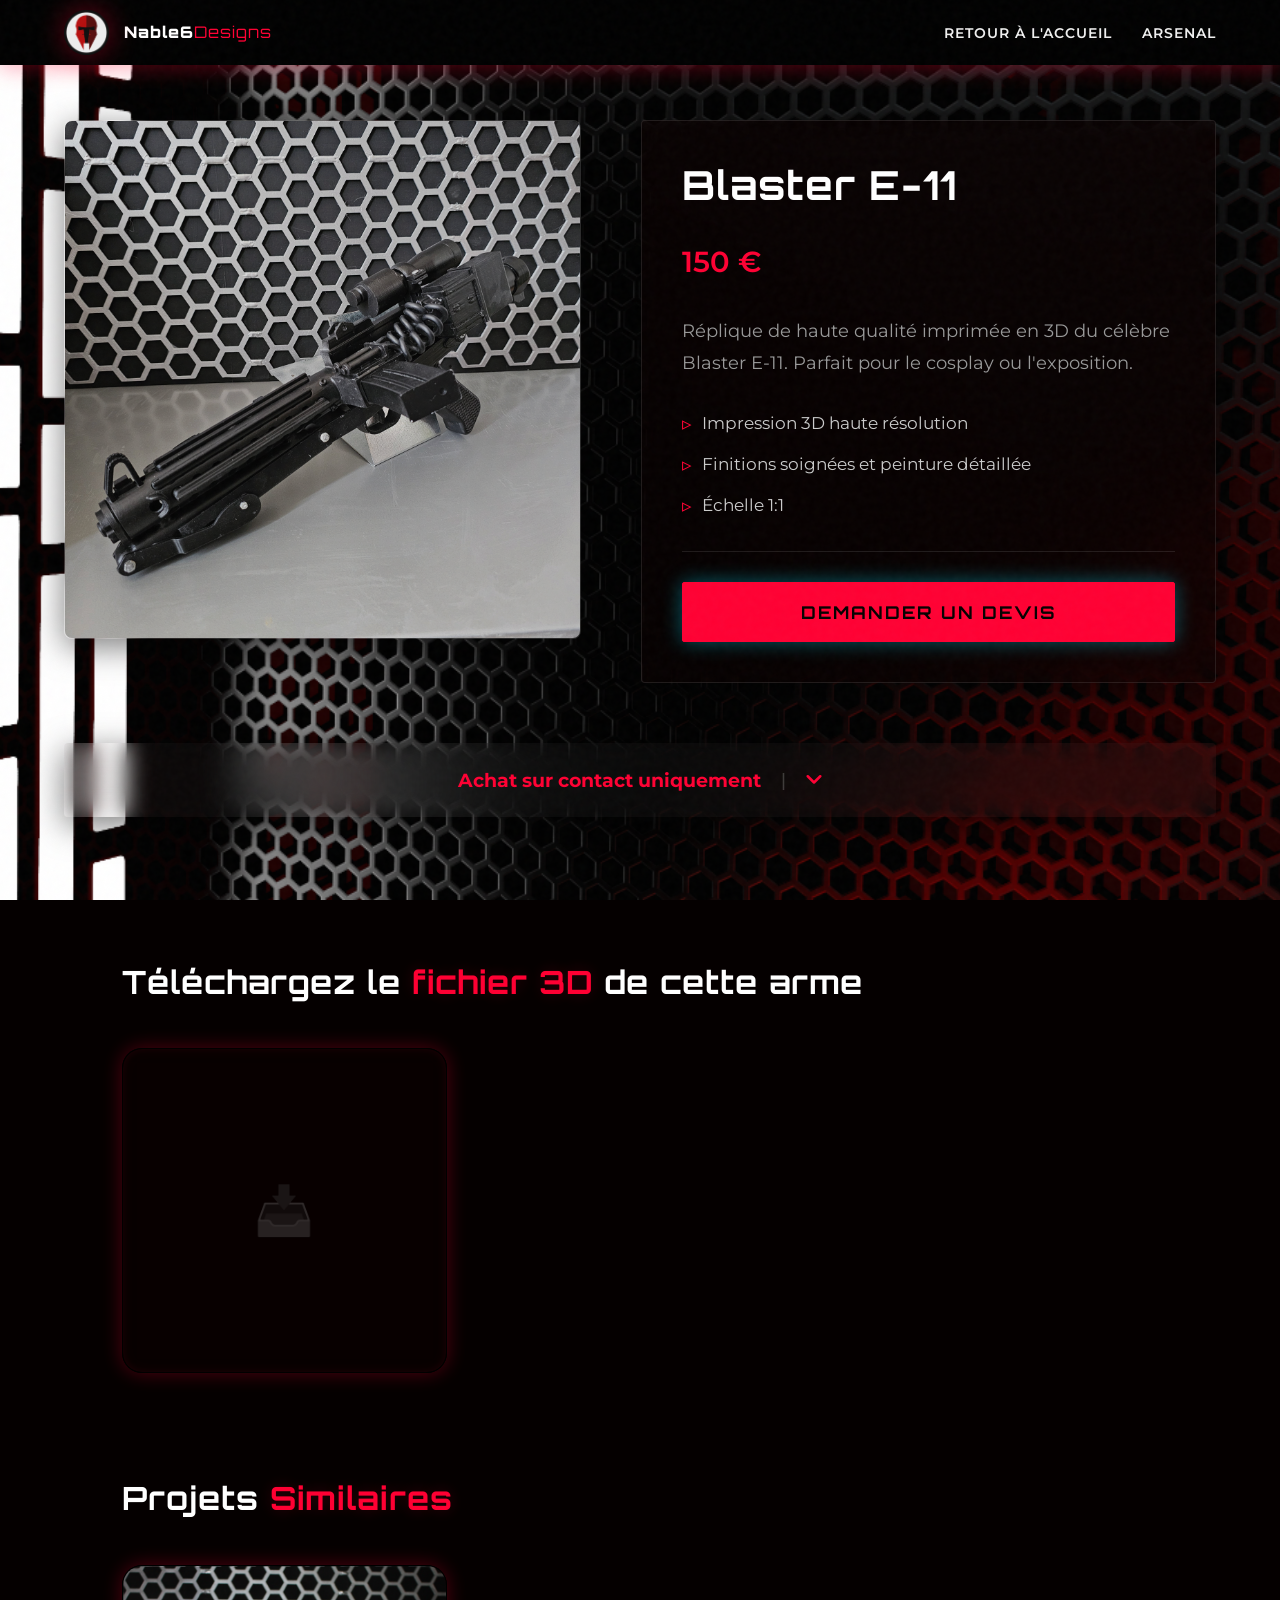
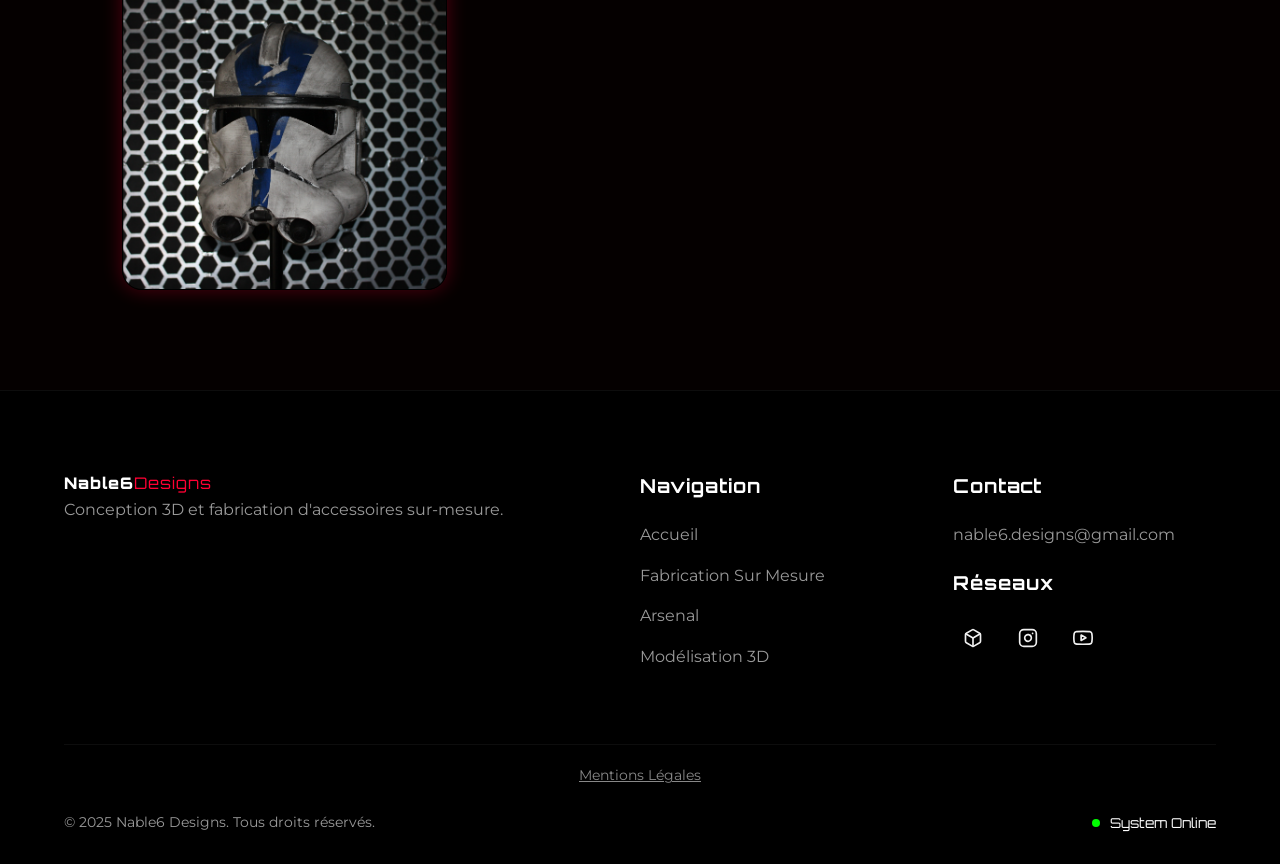
==== commit 9f71f86d: "2026 to 2025" ====
--- a/blaster.html
+++ b/blaster.html
@@ -311,7 +311,7 @@
                 <a href="mentions-legales.html" style="color: #888; text-decoration: underline;">Mentions Légales</a>
             </div>
             <div style="display: flex; justify-content: space-between; width: 100%; align-items: center; margin-top: 10px; flex-wrap: wrap; gap: 15px;">
-                <p style="margin: 0;">&copy; 2026 Nable6 Designs. Tous droits réservés.</p>
+                <p style="margin: 0;">&copy; 2025 Nable6 Designs. Tous droits réservés.</p>
                 <div class="sys-status">
                     <span class="status-dot"></span> System Online
                 </div>
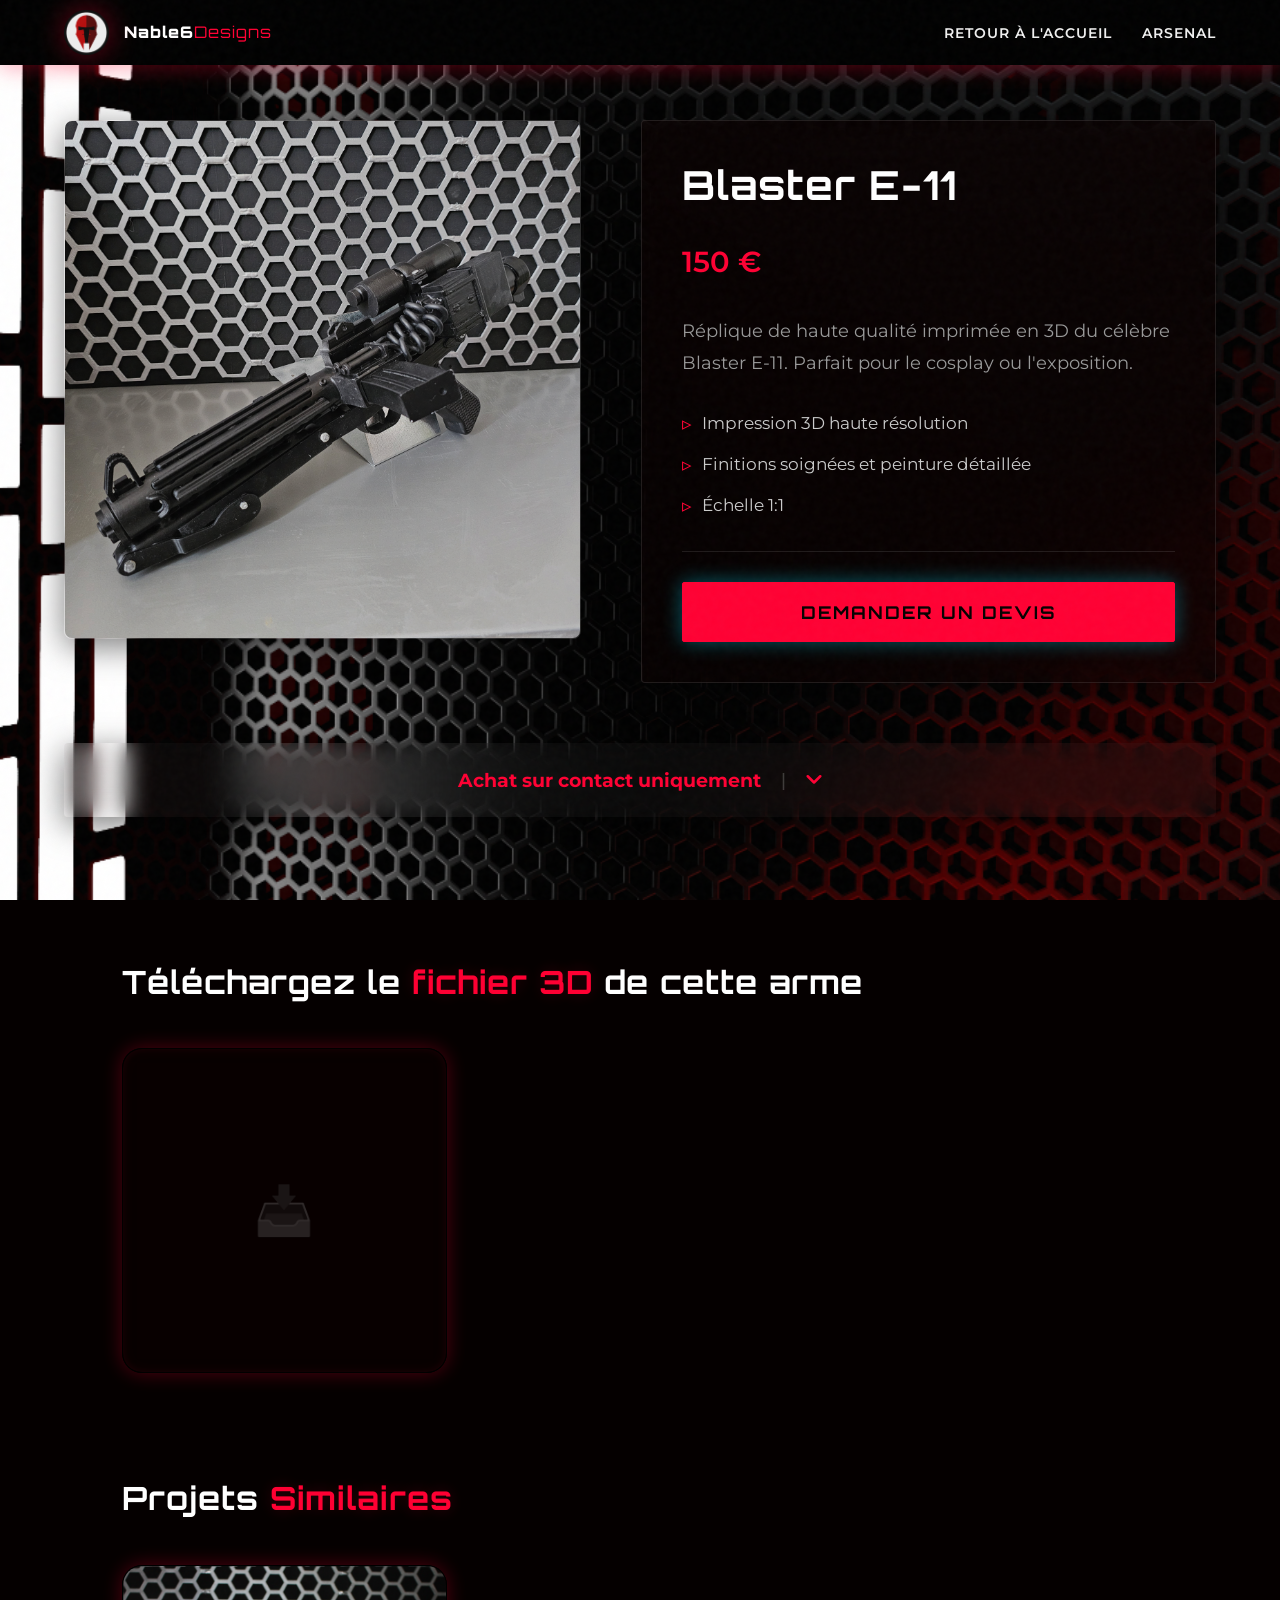
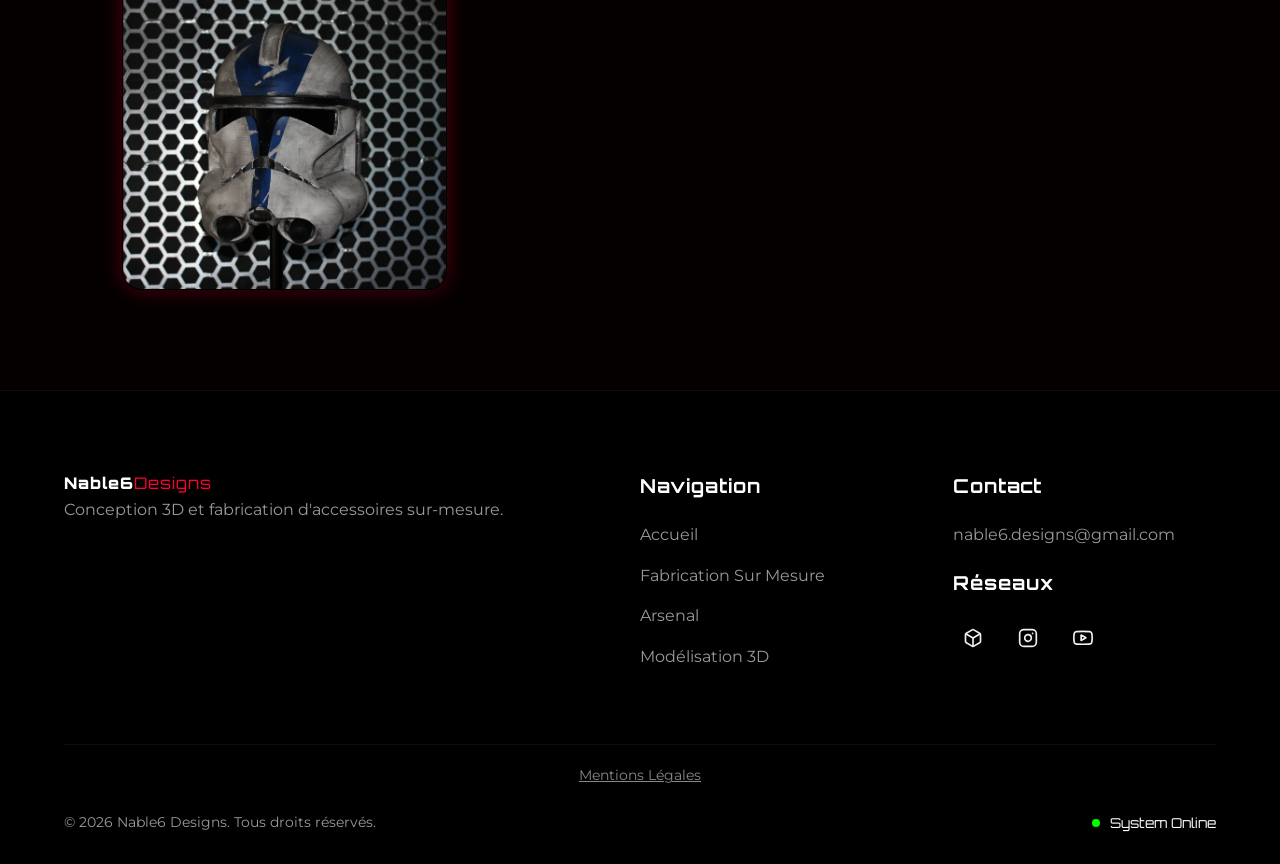
==== commit 2e5c25d9: "2025 to 2026" ====
--- a/blaster.html
+++ b/blaster.html
@@ -311,7 +311,7 @@
                 <a href="mentions-legales.html" style="color: #888; text-decoration: underline;">Mentions Légales</a>
             </div>
             <div style="display: flex; justify-content: space-between; width: 100%; align-items: center; margin-top: 10px; flex-wrap: wrap; gap: 15px;">
-                <p style="margin: 0;">&copy; 2025 Nable6 Designs. Tous droits réservés.</p>
+                <p style="margin: 0;">&copy; 2026 Nable6 Designs. Tous droits réservés.</p>
                 <div class="sys-status">
                     <span class="status-dot"></span> System Online
                 </div>
